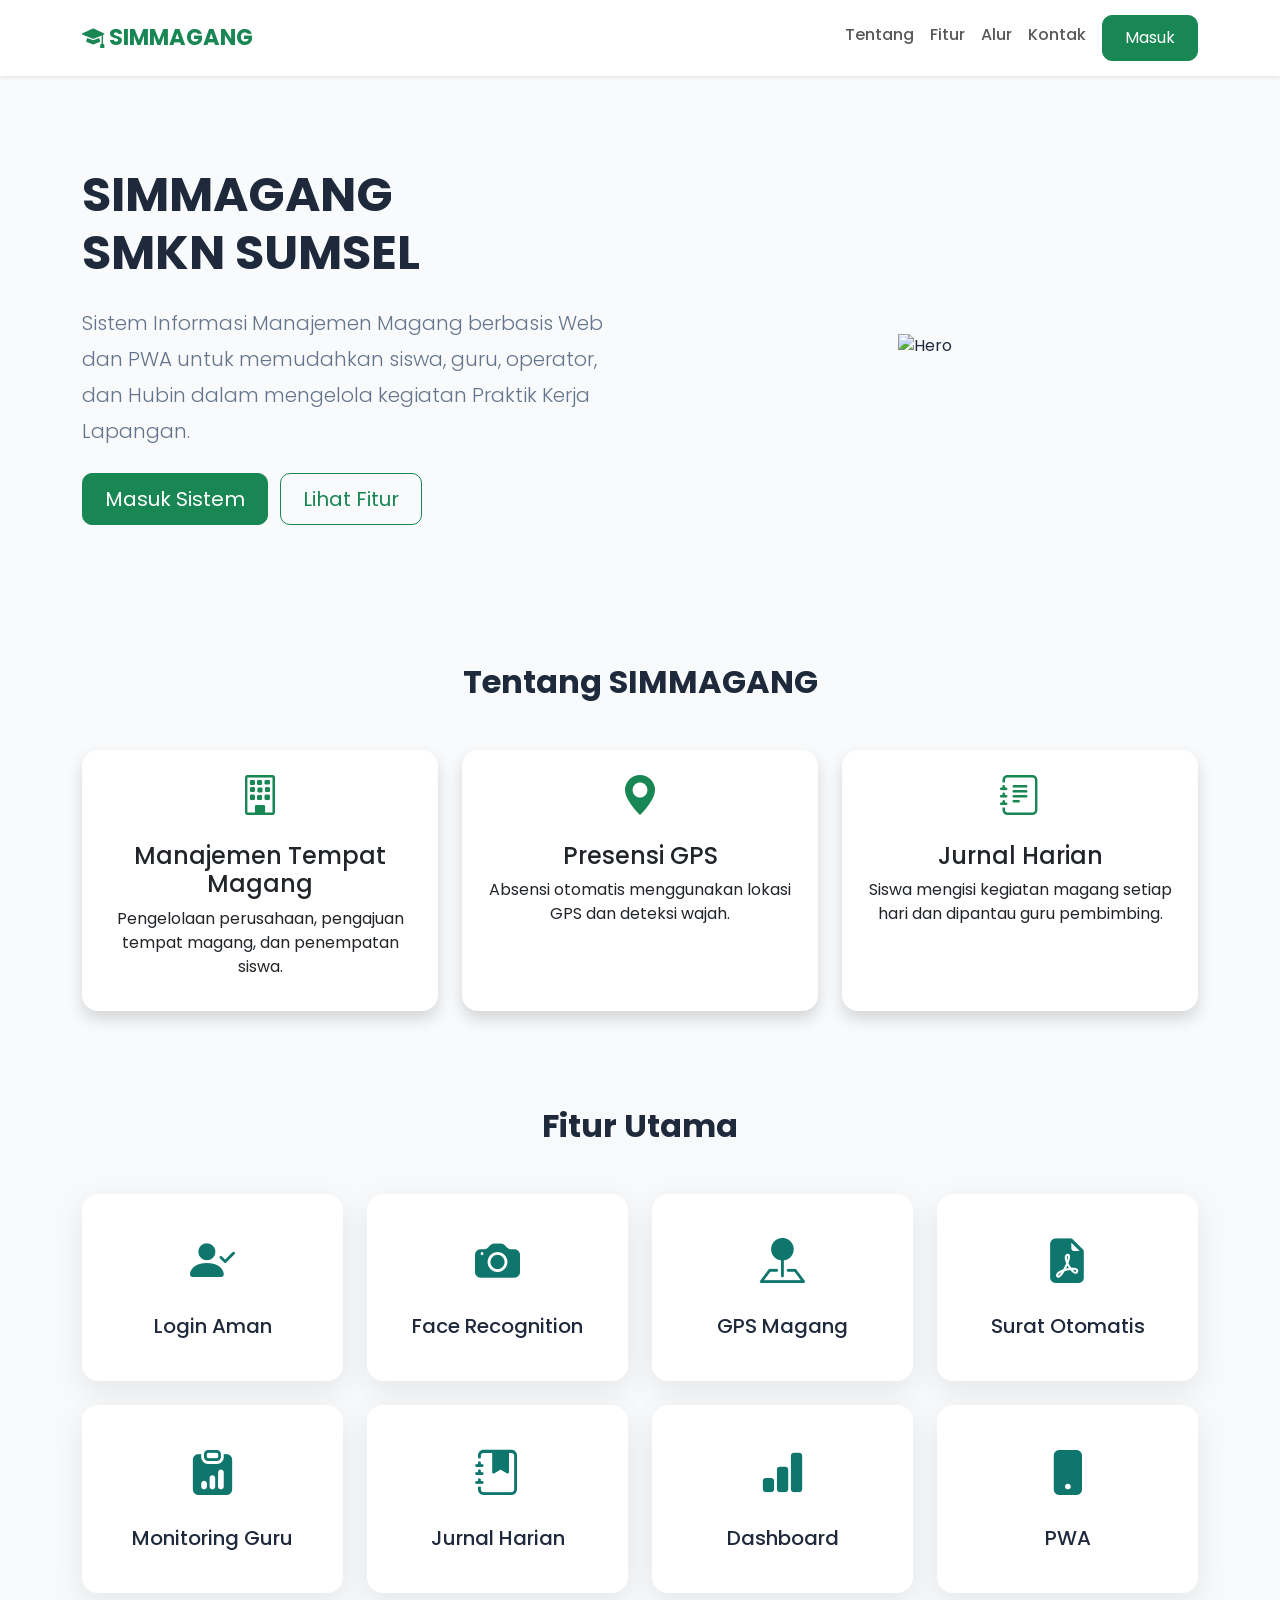
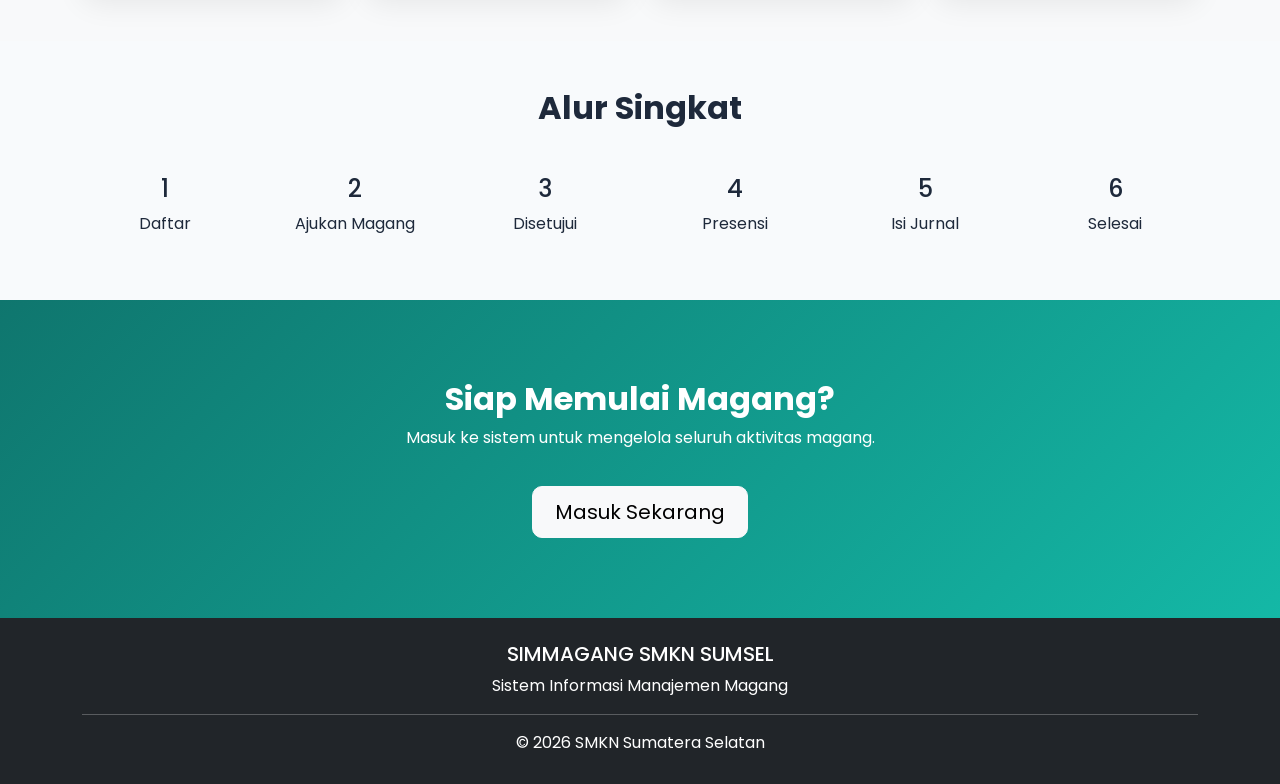
==== index.html @ e5579efd "Rename index.HTML to index.html" ====
<!DOCTYPE html>
<html lang="id">
<head>

    <meta charset="UTF-8">
    <meta name="viewport" content="width=device-width, initial-scale=1.0">

    <title>SIMMAGANG SMKN SUMSEL</title>

    <meta name="description" content="Sistem Informasi Manajemen Magang SMKN Sumatera Selatan">

    <link rel="icon" href="assets/images/favicon.png">

    <!-- Bootstrap -->
    <link href="https://cdn.jsdelivr.net/npm/bootstrap@5.3.7/dist/css/bootstrap.min.css" rel="stylesheet">

    <!-- Bootstrap Icons -->
    <link href="https://cdn.jsdelivr.net/npm/bootstrap-icons@1.13.1/font/bootstrap-icons.css" rel="stylesheet">

    <!-- Google Font -->
    <link href="https://fonts.googleapis.com/css2?family=Poppins:wght@300;400;500;600;700&display=swap" rel="stylesheet">

    <!-- CSS -->
    <link rel="stylesheet" href="css/style.css">

</head>

<body>

<!-- ================= NAVBAR ================= -->

<nav class="navbar navbar-expand-lg navbar-light bg-white shadow-sm sticky-top">

<div class="container">

<a class="navbar-brand fw-bold text-success" href="#">

<i class="bi bi-mortarboard-fill"></i>

SIMMAGANG

</a>

<button class="navbar-toggler"
type="button"
data-bs-toggle="collapse"
data-bs-target="#navbar">

<span class="navbar-toggler-icon"></span>

</button>

<div class="collapse navbar-collapse" id="navbar">

<ul class="navbar-nav ms-auto">

<li class="nav-item">

<a class="nav-link" href="#tentang">
Tentang
</a>

</li>

<li class="nav-item">

<a class="nav-link" href="#fitur">
Fitur
</a>

</li>

<li class="nav-item">

<a class="nav-link" href="#alur">
Alur
</a>

</li>

<li class="nav-item">

<a class="nav-link" href="#kontak">
Kontak
</a>

</li>

<li class="nav-item ms-2">

<a class="btn btn-success"

href="login.html">

Masuk

</a>

</li>

</ul>

</div>

</div>

</nav>

<!-- ================= HERO ================= -->

<section class="hero">

<div class="container">

<div class="row align-items-center">

<div class="col-lg-6">

<h1 class="display-5 fw-bold">

SIMMAGANG

<br>

SMKN SUMSEL

</h1>

<p class="lead mt-4">

Sistem Informasi Manajemen Magang berbasis Web dan PWA
untuk memudahkan siswa, guru, operator,
dan Hubin dalam mengelola kegiatan Praktik Kerja Lapangan.

</p>

<div class="mt-4">

<a href="login.html"

class="btn btn-success btn-lg">

Masuk Sistem

</a>

<a href="#fitur"

class="btn btn-outline-success btn-lg ms-2">

Lihat Fitur

</a>

</div>

</div>

<div class="col-lg-6 text-center">

<img src="assets/images/hero.png"

class="img-fluid"

alt="Hero">

</div>

</div>

</div>

</section>

<!-- ================= TENTANG ================= -->

<section id="tentang" class="py-5">

<div class="container">

<h2 class="text-center fw-bold mb-5">

Tentang SIMMAGANG

</h2>

<div class="row">

<div class="col-md-4">

<div class="card h-100 border-0 shadow">

<div class="card-body text-center">

<i class="bi bi-building fs-1 text-success"></i>

<h4 class="mt-3">

Manajemen Tempat Magang

</h4>

<p>

Pengelolaan perusahaan,
pengajuan tempat magang,
dan penempatan siswa.

</p>

</div>

</div>

</div>

<div class="col-md-4">

<div class="card h-100 border-0 shadow">

<div class="card-body text-center">

<i class="bi bi-geo-alt-fill fs-1 text-success"></i>

<h4 class="mt-3">

Presensi GPS

</h4>

<p>

Absensi otomatis menggunakan lokasi GPS
dan deteksi wajah.

</p>

</div>

</div>

</div>

<div class="col-md-4">

<div class="card h-100 border-0 shadow">

<div class="card-body text-center">

<i class="bi bi-journal-text fs-1 text-success"></i>

<h4 class="mt-3">

Jurnal Harian

</h4>

<p>

Siswa mengisi kegiatan magang setiap hari
dan dipantau guru pembimbing.

</p>

</div>

</div>

</div>

</div>

</div>

</section>

<!-- ================= FITUR ================= -->

<section id="fitur" class="bg-light py-5">

<div class="container">

<h2 class="text-center fw-bold mb-5">

Fitur Utama

</h2>

<div class="row g-4">

<div class="col-md-3">

<div class="feature-box">

<i class="bi bi-person-check-fill"></i>

<h5>

Login Aman

</h5>

</div>

</div>

<div class="col-md-3">

<div class="feature-box">

<i class="bi bi-camera-fill"></i>

<h5>

Face Recognition

</h5>

</div>

</div>

<div class="col-md-3">

<div class="feature-box">

<i class="bi bi-pin-map-fill"></i>

<h5>

GPS Magang

</h5>

</div>

</div>

<div class="col-md-3">

<div class="feature-box">

<i class="bi bi-file-earmark-pdf-fill"></i>

<h5>

Surat Otomatis

</h5>

</div>

</div>

<div class="col-md-3">

<div class="feature-box">

<i class="bi bi-clipboard-data-fill"></i>

<h5>

Monitoring Guru

</h5>

</div>

</div>

<div class="col-md-3">

<div class="feature-box">

<i class="bi bi-journal-bookmark-fill"></i>

<h5>

Jurnal Harian

</h5>

</div>

</div>

<div class="col-md-3">

<div class="feature-box">

<i class="bi bi-bar-chart-fill"></i>

<h5>

Dashboard

</h5>

</div>

</div>

<div class="col-md-3">

<div class="feature-box">

<i class="bi bi-phone-fill"></i>

<h5>

PWA

</h5>

</div>

</div>

</div>

</div>

</section>

<!-- ================= ALUR ================= -->

<section id="alur" class="py-5">

<div class="container">

<h2 class="text-center fw-bold mb-5">

Alur Singkat

</h2>

<div class="row text-center">

<div class="col">

<h4>

1

</h4>

<p>

Daftar

</p>

</div>

<div class="col">

<h4>

2

</h4>

<p>

Ajukan Magang

</p>

</div>

<div class="col">

<h4>

3

</h4>

<p>

Disetujui

</p>

</div>

<div class="col">

<h4>

4

</h4>

<p>

Presensi

</p>

</div>

<div class="col">

<h4>

5

</h4>

<p>

Isi Jurnal

</p>

</div>

<div class="col">

<h4>

6

</h4>

<p>

Selesai

</p>

</div>

</div>

</div>

</section>

<!-- ================= CTA ================= -->

<section class="cta">

<div class="container text-center">

<h2 class="fw-bold">

Siap Memulai Magang?

</h2>

<p>

Masuk ke sistem untuk mengelola seluruh aktivitas magang.

</p>

<a href="login.html"

class="btn btn-light btn-lg">

Masuk Sekarang

</a>

</div>

</section>

<!-- ================= FOOTER ================= -->

<footer id="kontak" class="bg-dark text-white py-4">

<div class="container text-center">

<h5>

SIMMAGANG SMKN SUMSEL

</h5>

<p>

Sistem Informasi Manajemen Magang

</p>

<hr>

<p>

© 2026 SMKN Sumatera Selatan

</p>

</div>

</footer>

<script src="https://cdn.jsdelivr.net/npm/bootstrap@5.3.7/dist/js/bootstrap.bundle.min.js"></script>

<script src="js/app.js"></script>

</body>
</html>
---- css/style.css ----
/* ===================================================
   SIMMAGANG SMKN SUMSEL
   Main Stylesheet
=================================================== */

:root{

    --primary:#0F766E;
    --secondary:#14B8A6;
    --light:#F8FAFC;
    --dark:#1E293B;
    --gray:#64748B;
    --success:#22C55E;
    --danger:#EF4444;
    --warning:#F59E0B;
    --white:#FFFFFF;

    --radius:16px;

    --shadow:0 10px 30px rgba(0,0,0,.08);

}

*{
    margin:0;
    padding:0;
    box-sizing:border-box;
}

html{

    scroll-behavior:smooth;

}

body{

    font-family:'Poppins',sans-serif;

    background:var(--light);

    color:var(--dark);

}

/* ==========================
NAVBAR
========================== */

.navbar{

    padding:15px 0;

}

.navbar-brand{

    font-size:1.4rem;

}

.nav-link{

    font-weight:500;

}

.btn{

    border-radius:10px;

    padding:10px 22px;

}

/* ==========================
HERO
========================== */

.hero{

    padding:90px 0;

}

.hero h1{

    font-weight:700;

}

.hero p{

    color:var(--gray);

    line-height:1.8;

}

/* ==========================
CARD
========================== */

.card{

    border-radius:var(--radius);

    transition:.3s;

}

.card:hover{

    transform:translateY(-8px);

    box-shadow:var(--shadow);

}

/* ==========================
FEATURE BOX
========================== */

.feature-box{

    background:white;

    border-radius:var(--radius);

    text-align:center;

    padding:35px;

    transition:.3s;

    box-shadow:var(--shadow);

}

.feature-box:hover{

    transform:translateY(-8px);

}

.feature-box i{

    font-size:45px;

    color:var(--primary);

}

.feature-box h5{

    margin-top:18px;

}

/* ==========================
CTA
========================== */

.cta{

    background:linear-gradient(
    135deg,
    var(--primary),
    var(--secondary)
    );

    color:white;

    padding:80px 0;

}

.cta .btn{

    margin-top:20px;

}

/* ==========================
FOOTER
========================== */

footer{

    margin-top:0;

}

footer p{

    margin-bottom:5px;

}

/* ==========================
RESPONSIVE
========================== */

@media(max-width:992px){

.hero{

text-align:center;

padding:60px 0;

}

.hero img{

margin-top:40px;

}

}

@media(max-width:768px){

.display-5{

font-size:2.2rem;

}

.feature-box{

margin-bottom:20px;

}

}
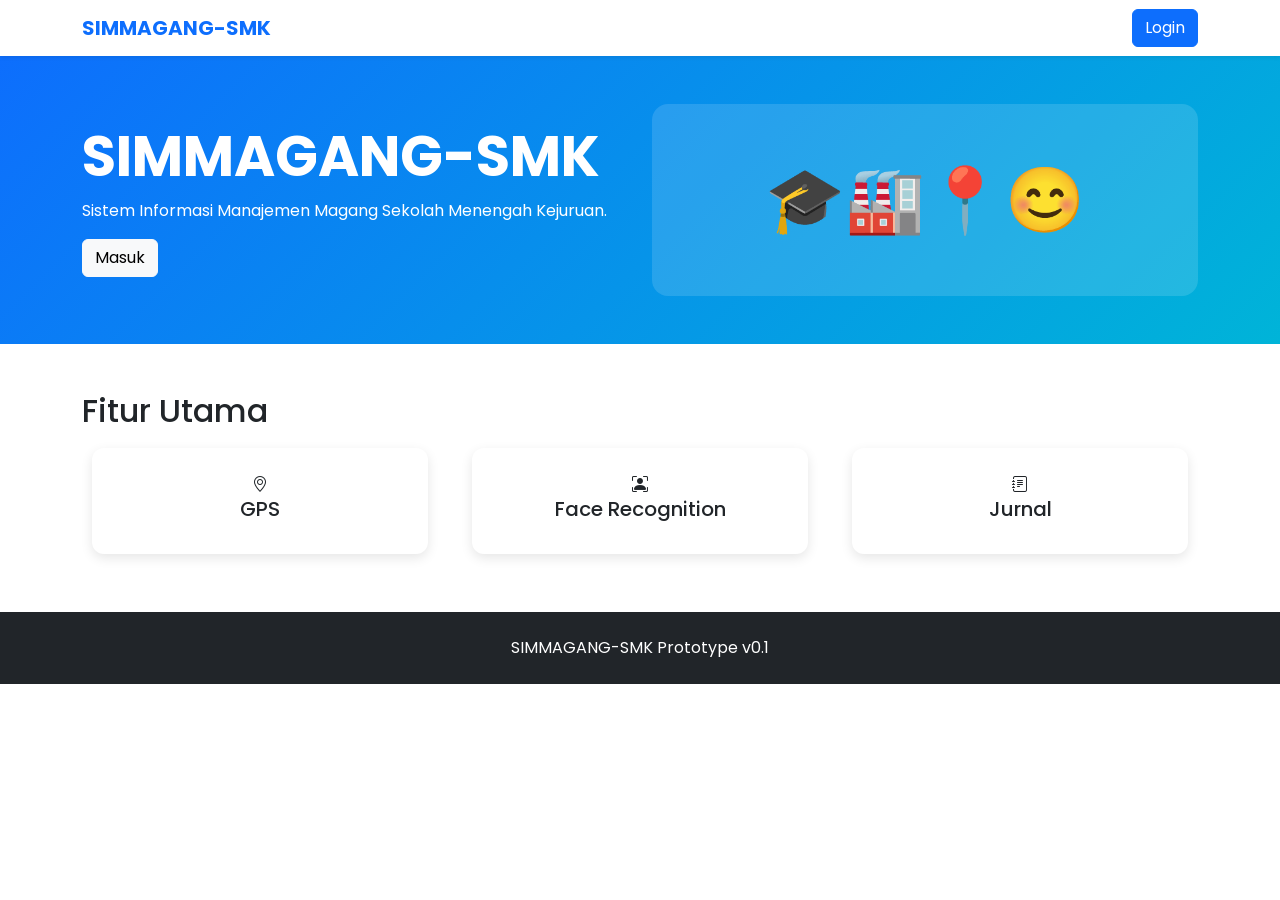
==== commit f4712efe: "Add files via upload" ====
--- a/index.html
+++ b/index.html
@@ -1,606 +1 @@
-<!DOCTYPE html>
-<html lang="id">
-<head>
-
-    <meta charset="UTF-8">
-    <meta name="viewport" content="width=device-width, initial-scale=1.0">
-
-    <title>SIMMAGANG SMKN SUMSEL</title>
-
-    <meta name="description" content="Sistem Informasi Manajemen Magang SMKN Sumatera Selatan">
-
-    <link rel="icon" href="assets/images/favicon.png">
-
-    <!-- Bootstrap -->
-    <link href="https://cdn.jsdelivr.net/npm/bootstrap@5.3.7/dist/css/bootstrap.min.css" rel="stylesheet">
-
-    <!-- Bootstrap Icons -->
-    <link href="https://cdn.jsdelivr.net/npm/bootstrap-icons@1.13.1/font/bootstrap-icons.css" rel="stylesheet">
-
-    <!-- Google Font -->
-    <link href="https://fonts.googleapis.com/css2?family=Poppins:wght@300;400;500;600;700&display=swap" rel="stylesheet">
-
-    <!-- CSS -->
-    <link rel="stylesheet" href="css/style.css">
-
-</head>
-
-<body>
-
-<!-- ================= NAVBAR ================= -->
-
-<nav class="navbar navbar-expand-lg navbar-light bg-white shadow-sm sticky-top">
-
-<div class="container">
-
-<a class="navbar-brand fw-bold text-success" href="#">
-
-<i class="bi bi-mortarboard-fill"></i>
-
-SIMMAGANG
-
-</a>
-
-<button class="navbar-toggler"
-type="button"
-data-bs-toggle="collapse"
-data-bs-target="#navbar">
-
-<span class="navbar-toggler-icon"></span>
-
-</button>
-
-<div class="collapse navbar-collapse" id="navbar">
-
-<ul class="navbar-nav ms-auto">
-
-<li class="nav-item">
-
-<a class="nav-link" href="#tentang">
-Tentang
-</a>
-
-</li>
-
-<li class="nav-item">
-
-<a class="nav-link" href="#fitur">
-Fitur
-</a>
-
-</li>
-
-<li class="nav-item">
-
-<a class="nav-link" href="#alur">
-Alur
-</a>
-
-</li>
-
-<li class="nav-item">
-
-<a class="nav-link" href="#kontak">
-Kontak
-</a>
-
-</li>
-
-<li class="nav-item ms-2">
-
-<a class="btn btn-success"
-
-href="login.html">
-
-Masuk
-
-</a>
-
-</li>
-
-</ul>
-
-</div>
-
-</div>
-
-</nav>
-
-<!-- ================= HERO ================= -->
-
-<section class="hero">
-
-<div class="container">
-
-<div class="row align-items-center">
-
-<div class="col-lg-6">
-
-<h1 class="display-5 fw-bold">
-
-SIMMAGANG
-
-<br>
-
-SMKN SUMSEL
-
-</h1>
-
-<p class="lead mt-4">
-
-Sistem Informasi Manajemen Magang berbasis Web dan PWA
-untuk memudahkan siswa, guru, operator,
-dan Hubin dalam mengelola kegiatan Praktik Kerja Lapangan.
-
-</p>
-
-<div class="mt-4">
-
-<a href="login.html"
-
-class="btn btn-success btn-lg">
-
-Masuk Sistem
-
-</a>
-
-<a href="#fitur"
-
-class="btn btn-outline-success btn-lg ms-2">
-
-Lihat Fitur
-
-</a>
-
-</div>
-
-</div>
-
-<div class="col-lg-6 text-center">
-
-<img src="assets/images/hero.png"
-
-class="img-fluid"
-
-alt="Hero">
-
-</div>
-
-</div>
-
-</div>
-
-</section>
-
-<!-- ================= TENTANG ================= -->
-
-<section id="tentang" class="py-5">
-
-<div class="container">
-
-<h2 class="text-center fw-bold mb-5">
-
-Tentang SIMMAGANG
-
-</h2>
-
-<div class="row">
-
-<div class="col-md-4">
-
-<div class="card h-100 border-0 shadow">
-
-<div class="card-body text-center">
-
-<i class="bi bi-building fs-1 text-success"></i>
-
-<h4 class="mt-3">
-
-Manajemen Tempat Magang
-
-</h4>
-
-<p>
-
-Pengelolaan perusahaan,
-pengajuan tempat magang,
-dan penempatan siswa.
-
-</p>
-
-</div>
-
-</div>
-
-</div>
-
-<div class="col-md-4">
-
-<div class="card h-100 border-0 shadow">
-
-<div class="card-body text-center">
-
-<i class="bi bi-geo-alt-fill fs-1 text-success"></i>
-
-<h4 class="mt-3">
-
-Presensi GPS
-
-</h4>
-
-<p>
-
-Absensi otomatis menggunakan lokasi GPS
-dan deteksi wajah.
-
-</p>
-
-</div>
-
-</div>
-
-</div>
-
-<div class="col-md-4">
-
-<div class="card h-100 border-0 shadow">
-
-<div class="card-body text-center">
-
-<i class="bi bi-journal-text fs-1 text-success"></i>
-
-<h4 class="mt-3">
-
-Jurnal Harian
-
-</h4>
-
-<p>
-
-Siswa mengisi kegiatan magang setiap hari
-dan dipantau guru pembimbing.
-
-</p>
-
-</div>
-
-</div>
-
-</div>
-
-</div>
-
-</div>
-
-</section>
-
-<!-- ================= FITUR ================= -->
-
-<section id="fitur" class="bg-light py-5">
-
-<div class="container">
-
-<h2 class="text-center fw-bold mb-5">
-
-Fitur Utama
-
-</h2>
-
-<div class="row g-4">
-
-<div class="col-md-3">
-
-<div class="feature-box">
-
-<i class="bi bi-person-check-fill"></i>
-
-<h5>
-
-Login Aman
-
-</h5>
-
-</div>
-
-</div>
-
-<div class="col-md-3">
-
-<div class="feature-box">
-
-<i class="bi bi-camera-fill"></i>
-
-<h5>
-
-Face Recognition
-
-</h5>
-
-</div>
-
-</div>
-
-<div class="col-md-3">
-
-<div class="feature-box">
-
-<i class="bi bi-pin-map-fill"></i>
-
-<h5>
-
-GPS Magang
-
-</h5>
-
-</div>
-
-</div>
-
-<div class="col-md-3">
-
-<div class="feature-box">
-
-<i class="bi bi-file-earmark-pdf-fill"></i>
-
-<h5>
-
-Surat Otomatis
-
-</h5>
-
-</div>
-
-</div>
-
-<div class="col-md-3">
-
-<div class="feature-box">
-
-<i class="bi bi-clipboard-data-fill"></i>
-
-<h5>
-
-Monitoring Guru
-
-</h5>
-
-</div>
-
-</div>
-
-<div class="col-md-3">
-
-<div class="feature-box">
-
-<i class="bi bi-journal-bookmark-fill"></i>
-
-<h5>
-
-Jurnal Harian
-
-</h5>
-
-</div>
-
-</div>
-
-<div class="col-md-3">
-
-<div class="feature-box">
-
-<i class="bi bi-bar-chart-fill"></i>
-
-<h5>
-
-Dashboard
-
-</h5>
-
-</div>
-
-</div>
-
-<div class="col-md-3">
-
-<div class="feature-box">
-
-<i class="bi bi-phone-fill"></i>
-
-<h5>
-
-PWA
-
-</h5>
-
-</div>
-
-</div>
-
-</div>
-
-</div>
-
-</section>
-
-<!-- ================= ALUR ================= -->
-
-<section id="alur" class="py-5">
-
-<div class="container">
-
-<h2 class="text-center fw-bold mb-5">
-
-Alur Singkat
-
-</h2>
-
-<div class="row text-center">
-
-<div class="col">
-
-<h4>
-
-1
-
-</h4>
-
-<p>
-
-Daftar
-
-</p>
-
-</div>
-
-<div class="col">
-
-<h4>
-
-2
-
-</h4>
-
-<p>
-
-Ajukan Magang
-
-</p>
-
-</div>
-
-<div class="col">
-
-<h4>
-
-3
-
-</h4>
-
-<p>
-
-Disetujui
-
-</p>
-
-</div>
-
-<div class="col">
-
-<h4>
-
-4
-
-</h4>
-
-<p>
-
-Presensi
-
-</p>
-
-</div>
-
-<div class="col">
-
-<h4>
-
-5
-
-</h4>
-
-<p>
-
-Isi Jurnal
-
-</p>
-
-</div>
-
-<div class="col">
-
-<h4>
-
-6
-
-</h4>
-
-<p>
-
-Selesai
-
-</p>
-
-</div>
-
-</div>
-
-</div>
-
-</section>
-
-<!-- ================= CTA ================= -->
-
-<section class="cta">
-
-<div class="container text-center">
-
-<h2 class="fw-bold">
-
-Siap Memulai Magang?
-
-</h2>
-
-<p>
-
-Masuk ke sistem untuk mengelola seluruh aktivitas magang.
-
-</p>
-
-<a href="login.html"
-
-class="btn btn-light btn-lg">
-
-Masuk Sekarang
-
-</a>
-
-</div>
-
-</section>
-
-<!-- ================= FOOTER ================= -->
-
-<footer id="kontak" class="bg-dark text-white py-4">
-
-<div class="container text-center">
-
-<h5>
-
-SIMMAGANG SMKN SUMSEL
-
-</h5>
-
-<p>
-
-Sistem Informasi Manajemen Magang
-
-</p>
-
-<hr>
-
-<p>
-
-© 2026 SMKN Sumatera Selatan
-
-</p>
-
-</div>
-
-</footer>
-
-<script src="https://cdn.jsdelivr.net/npm/bootstrap@5.3.7/dist/js/bootstrap.bundle.min.js"></script>
-
-<script src="js/app.js"></script>
-
-</body>
-</html>
+<!doctype html><html lang='id'><head><meta charset='utf-8'><meta name='viewport' content='width=device-width,initial-scale=1'><title>SIMMAGANG-SMK</title><link href='https://cdn.jsdelivr.net/npm/bootstrap@5.3.3/dist/css/bootstrap.min.css' rel='stylesheet'><link href='https://cdn.jsdelivr.net/npm/bootstrap-icons@1.11.3/font/bootstrap-icons.css' rel='stylesheet'><link href='https://fonts.googleapis.com/css2?family=Poppins:wght@300;400;600;700&display=swap' rel='stylesheet'><link href='assets/css/style.css' rel='stylesheet'></head><body><nav class='navbar navbar-expand-lg bg-white shadow-sm'><div class='container'><a class='navbar-brand fw-bold text-primary'>SIMMAGANG-SMK</a><div class='ms-auto'><a href='login.html' class='btn btn-primary'>Login</a></div></div></nav><section class='hero py-5'><div class='container'><div class='row align-items-center'><div class='col-lg-6'><h1 class='display-4 fw-bold'>SIMMAGANG-SMK</h1><p>Sistem Informasi Manajemen Magang Sekolah Menengah Kejuruan.</p><a class='btn btn-light' href='login.html'>Masuk</a></div><div class='col-lg-6 text-center'><div class='hero-card p-5'>🎓🏭📍😊</div></div></div></div></section><section class='container py-5'><h2>Fitur Utama</h2><div class='row'><div class='col-md-4'><div class='feature'><i class='bi bi-geo-alt'></i><h5>GPS</h5></div></div><div class='col-md-4'><div class='feature'><i class='bi bi-person-bounding-box'></i><h5>Face Recognition</h5></div></div><div class='col-md-4'><div class='feature'><i class='bi bi-journal-text'></i><h5>Jurnal</h5></div></div></div></section><footer class='bg-dark text-white text-center py-4'>SIMMAGANG-SMK Prototype v0.1</footer><script src='assets/js/app.js'></script></body></html>
--- a/assets/css/style.css
+++ b/assets/css/style.css
@@ -0,0 +1 @@
+body{font-family:Poppins,sans-serif}.hero{background:linear-gradient(135deg,#0d6efd,#00b4d8);color:#fff}.hero-card{background:#ffffff22;border-radius:16px;font-size:4rem}.feature{padding:25px;border-radius:12px;box-shadow:0 4px 12px rgba(0,0,0,.1);text-align:center;margin:10px}
